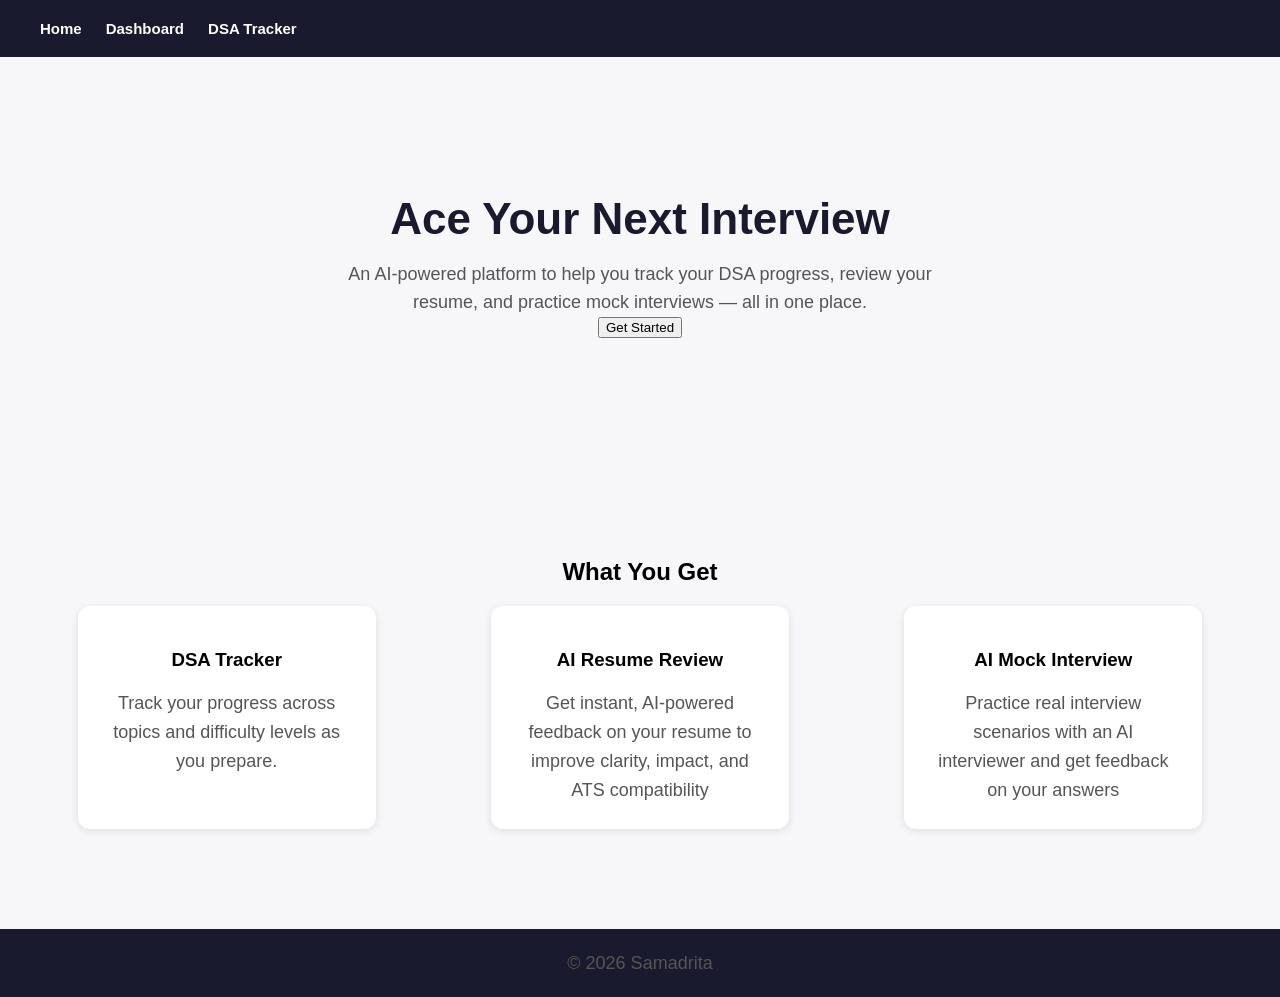
==== index.html @ 2786f7f3 "add det started button with javascropt click handler" ====
<!DOCTYPE html>
<html>
    <head>
        <title>AI INTERVIEW PREP</title>
        <link rel="stylesheet" href="style.css">
    </head>
    <body>
    <header>
        <nav>
            <a href="#">Home</a>
            <a href="#">Dashboard</a>
            <a href="#">DSA Tracker</a>
        </nav>
    </header>

    <section>
        <h1>Ace Your Next Interview</h1>
        <p>An AI-powered platform to help you track your DSA progress, review your resume, and practice mock interviews — all in one place.</p>
        <button onclick="greetUser()">Get Started</button>
    </section>
    <section>
        <h2>What You Get</h2>
        <div class="cards-container">
            <div class="card">
                <h3>DSA Tracker</h3>
                <p>Track your progress across topics and difficulty levels as you prepare.</p>
            </div>

            <div class="card">
                <h3>AI Resume Review</h3>
                <p>Get instant, AI-powered feedback on your resume to improve clarity, impact, and ATS compatibility</p>
            </div>

            <div class="card">
                <h3>AI Mock Interview</h3>
                <p>Practice real interview scenarios with an AI interviewer and get feedback on your answers</p>
            </div>
        </div>
    </section>

    <footer>
        <p>&copy; 2026 Samadrita</p>
    </footer>
    <script>
        function greetUser() {
            alert("Welcome to AI Interview Prep!");
        }
        
    </script>
    </body>
</html>
---- style.css ----
body {
  font-family: 'Segoe UI', Arial, sans-serif;
  margin: 0;
  padding: 0;
}

header {
  background-color: #1a1a2e;
  padding: 20px 40px;
  display: flex;
  align-items: center;
}

nav a {
  color: white;
  text-decoration: none;
  margin-right: 24px;
  font-weight: 600;
  font-size: 15px;
}

nav a:hover {
  color: #7f9cf5;
}

section {
  padding: 100px 20px;
  text-align: center;
  background-color: #f7f7fa;
}

h1 {
  color: #1a1a2e;
  font-size: 44px;
  margin-bottom: 16px;
}

p {
  color: #555;
  font-size: 18px;
  max-width: 600px;
  margin: 0 auto;
  line-height: 1.6;
}

footer {
  background-color: #1a1a2e;
  color: #ccc;
  text-align: center;
  padding: 20px;
  font-size: 14px;
}
nav {
  display: flex;
  justify-content: center;
}

.card {
  background-color: white;
  padding: 24px;
  border-radius: 12px;
  box-shadow: 0 2px 8px rgba(0, 0, 0, 0.1);
  width: 250px;
}
.cards-container {
  display: flex;
  justify-content: space-around;
}
@media (max-width: 600px) {
  .cards-container {
    flex-direction: column;
    gap: 20px;
  }
}
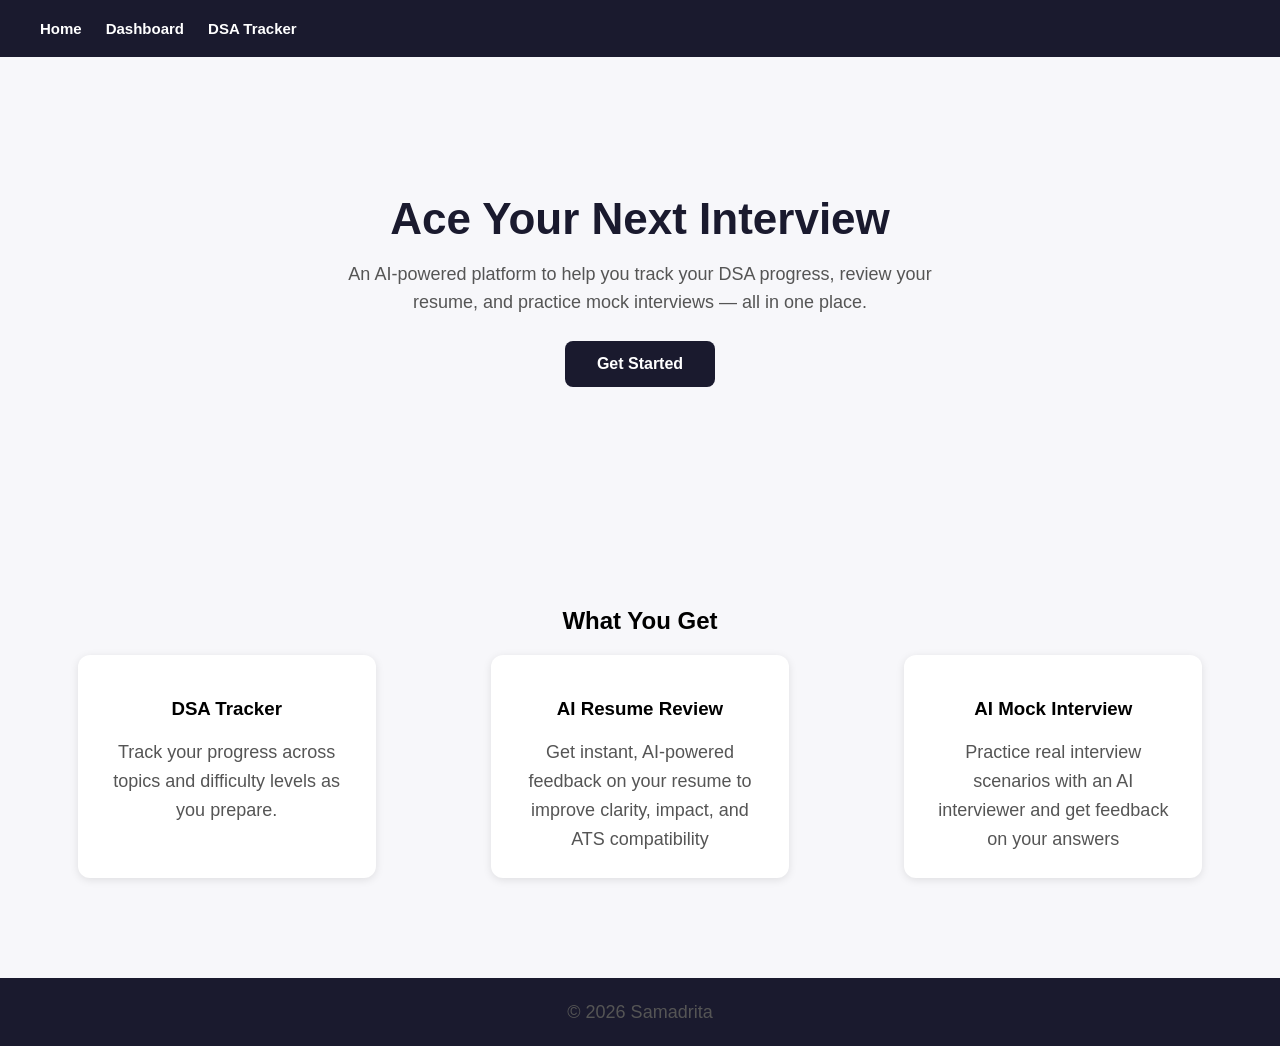
==== commit 63394c56: "add dashboard page and connect nav linl" ====
--- a/index.html
+++ b/index.html
@@ -8,7 +8,7 @@
     <header>
         <nav>
             <a href="#">Home</a>
-            <a href="#">Dashboard</a>
+            <a href="dashboard.html">Dashboard</a>
             <a href="#">DSA Tracker</a>
         </nav>
     </header>
--- a/style.css
+++ b/style.css
@@ -71,4 +71,19 @@
     flex-direction: column;
     gap: 20px;
   }
+}
+button {
+  background-color: #1a1a2e;
+  color: white;
+  border: none;
+  padding: 14px 32px;
+  font-size: 16px;
+  font-weight: 600;
+  border-radius: 8px;
+  cursor: pointer;
+  margin-top: 24px;
+}
+
+button:hover {
+  background-color: #2d2d54;
 }
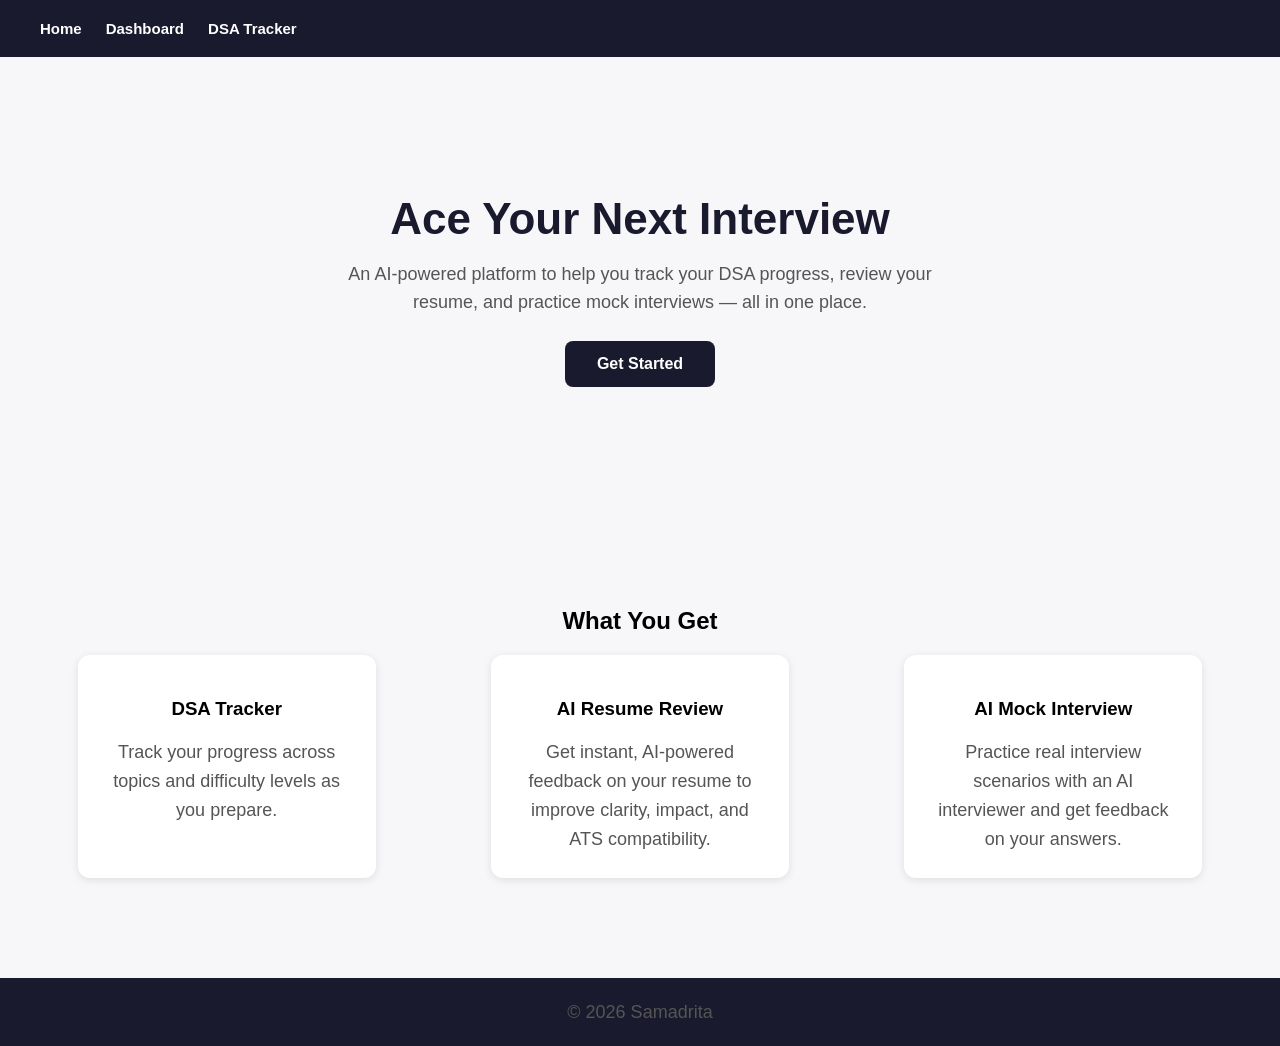
==== commit a31f986c: "add dsa tracker page and connect nav link" ====
--- a/index.html
+++ b/index.html
@@ -9,7 +9,7 @@
         <nav>
             <a href="#">Home</a>
             <a href="dashboard.html">Dashboard</a>
-            <a href="#">DSA Tracker</a>
+            <a href="dsa-tracker.html">DSA Tracker</a>
         </nav>
     </header>
 
@@ -28,12 +28,12 @@
 
             <div class="card">
                 <h3>AI Resume Review</h3>
-                <p>Get instant, AI-powered feedback on your resume to improve clarity, impact, and ATS compatibility</p>
+                <p>Get instant, AI-powered feedback on your resume to improve clarity, impact, and ATS compatibility.</p>
             </div>
 
             <div class="card">
                 <h3>AI Mock Interview</h3>
-                <p>Practice real interview scenarios with an AI interviewer and get feedback on your answers</p>
+                <p>Practice real interview scenarios with an AI interviewer and get feedback on your answers.</p>
             </div>
         </div>
     </section>
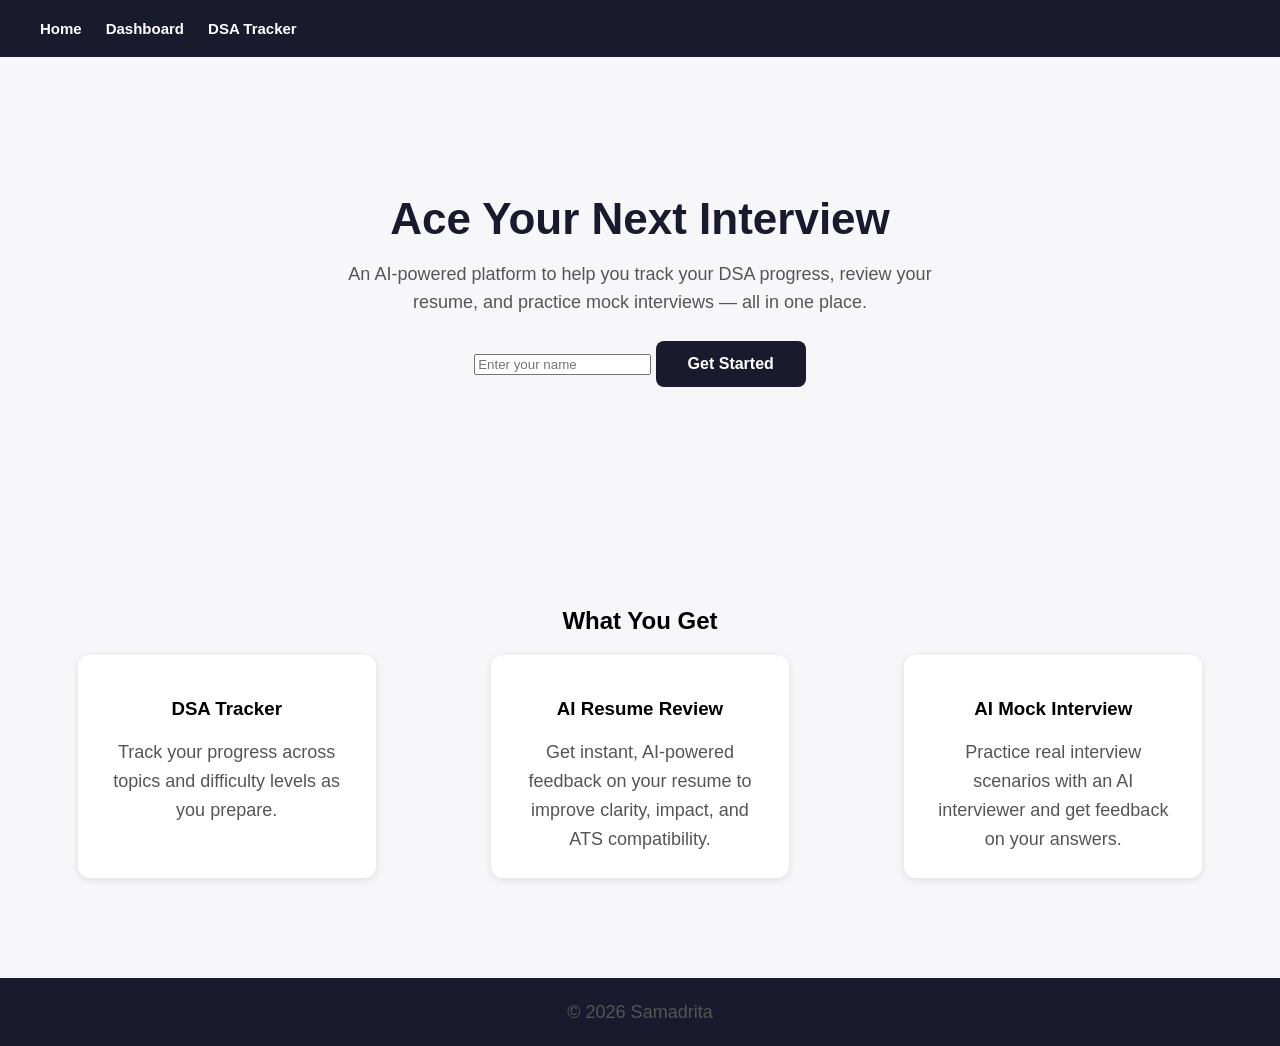
==== commit 0d914404: "add name input and personalized greeting on homepage" ====
--- a/index.html
+++ b/index.html
@@ -16,7 +16,9 @@
     <section>
         <h1>Ace Your Next Interview</h1>
         <p>An AI-powered platform to help you track your DSA progress, review your resume, and practice mock interviews — all in one place.</p>
+        <input type="text" id="nameInput" placeholder="Enter your name">
         <button onclick="greetUser()">Get Started</button>
+        <p id="statusMessage"></p>
     </section>
     <section>
         <h2>What You Get</h2>
@@ -43,9 +45,10 @@
     </footer>
     <script>
         function greetUser() {
-            alert("Welcome to AI Interview Prep!");
+             let name = document.getElementById("nameInput").value;
+             document.getElementById("statusMessage").textContent = "Welcome, " + name + "! Let's get started on your prep journey.";
         }
         
     </script>
     </body>
-</html>+</html>
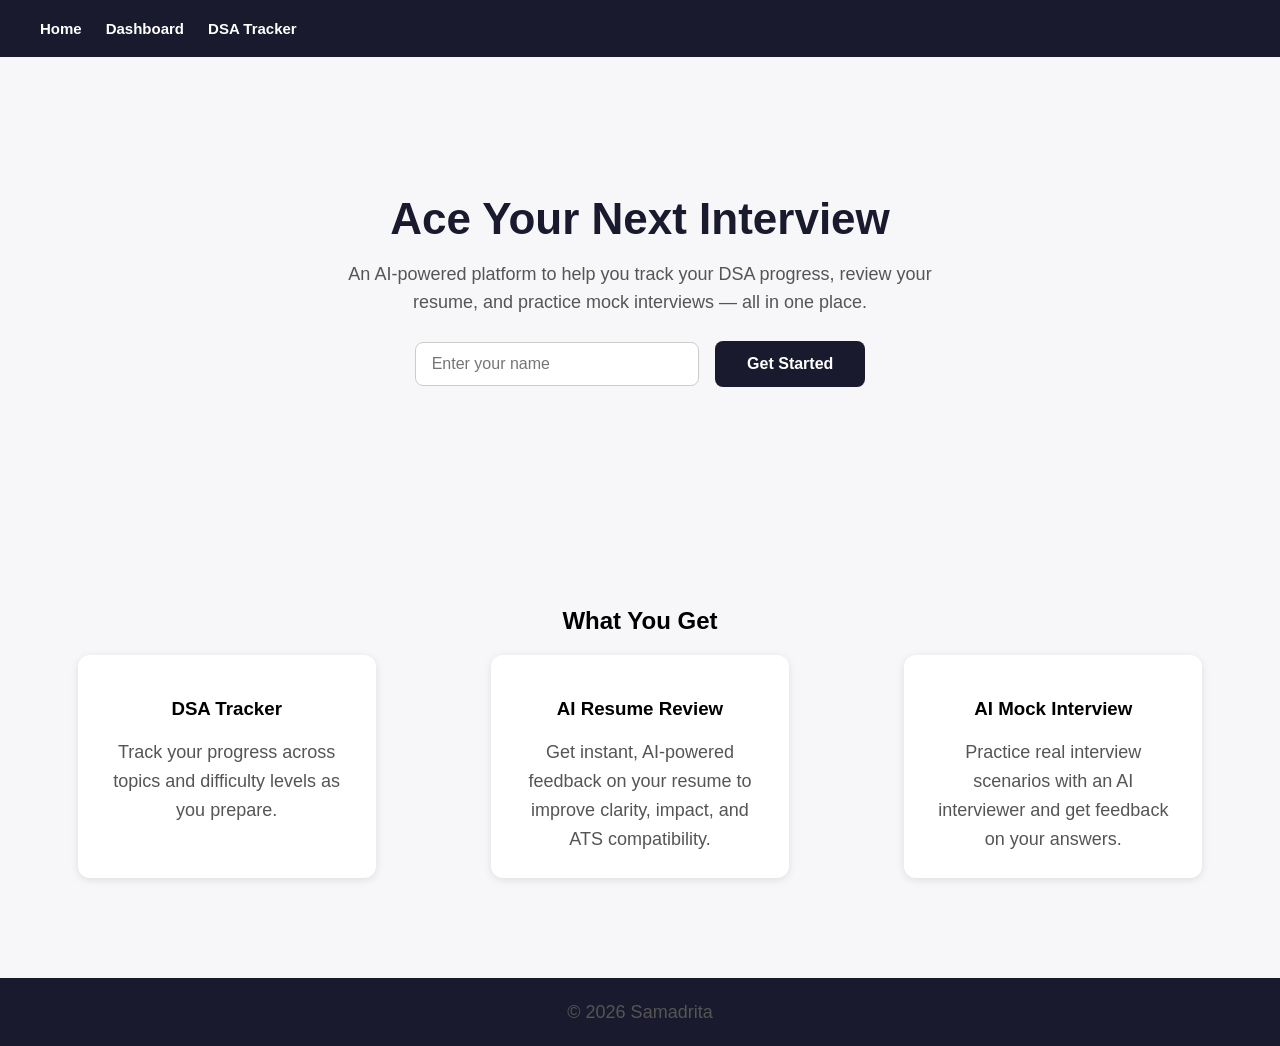
==== commit 30b6f8a3: "add structured content to dashboard and DSA" ====
--- a/index.html
+++ b/index.html
@@ -7,7 +7,7 @@
     <body>
     <header>
         <nav>
-            <a href="#">Home</a>
+            <a href="index.html">Home</a>
             <a href="dashboard.html">Dashboard</a>
             <a href="dsa-tracker.html">DSA Tracker</a>
         </nav>
--- a/style.css
+++ b/style.css
@@ -86,4 +86,18 @@
 
 button:hover {
   background-color: #2d2d54;
+}
+input[type="text"] {
+  padding: 12px 16px;
+  font-size: 16px;
+  border: 1px solid #ccc;
+  border-radius: 8px;
+  margin-top: 24px;
+  margin-right: 12px;
+  width: 250px;
+}
+
+input[type="text"]:focus {
+  outline: none;
+  border-color: #1a1a2e;
 }
